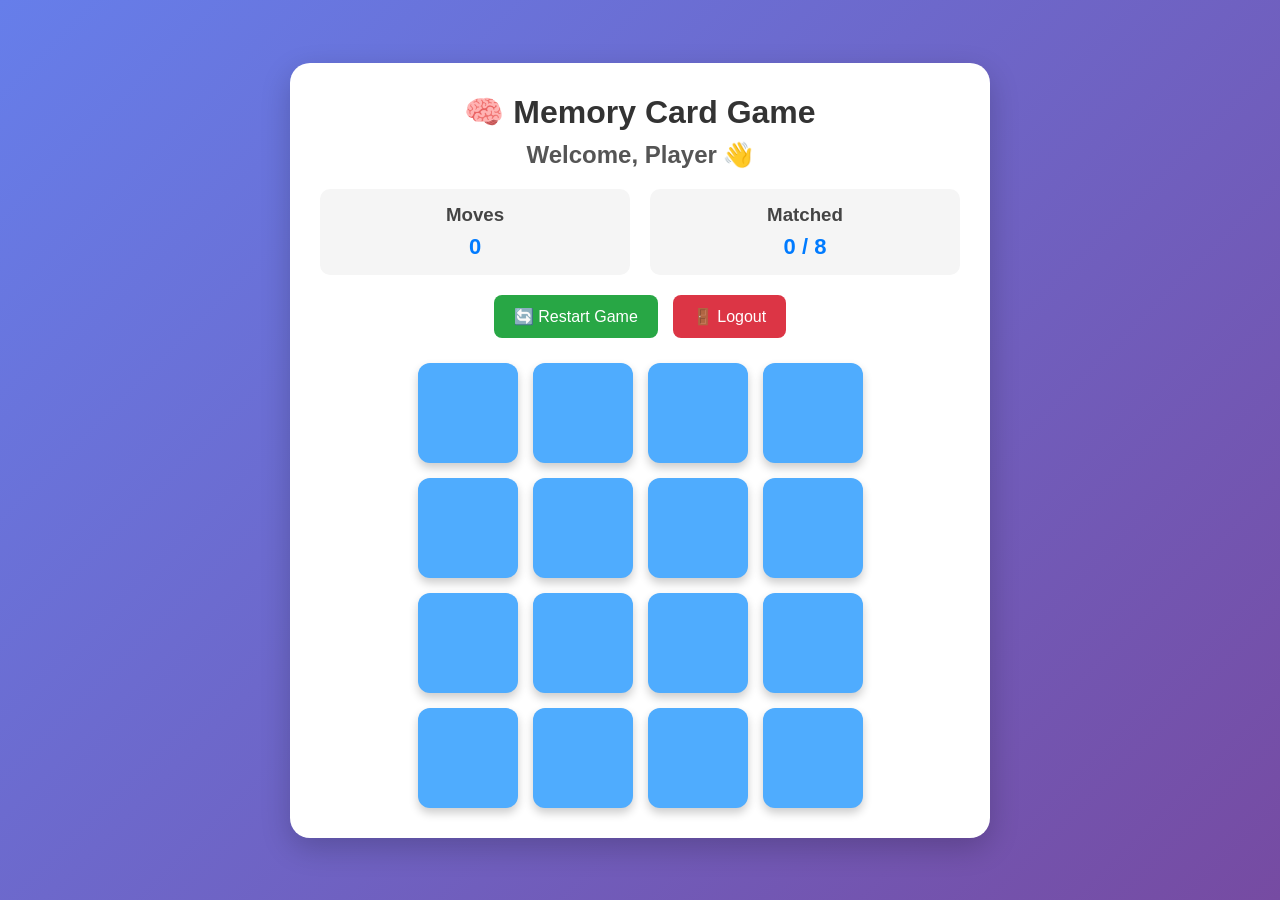
==== index.html @ 0cc3141d "Initial commit" ====
<!DOCTYPE html>
<html lang="en">
<head>
    <meta charset="UTF-8">
    <meta name="viewport" content="width=device-width, initial-scale=1.0">

    <title>Memory Card Game</title>

    <link rel="stylesheet" href="style.css">
</head>
<body>

    <!-- Header -->
    <div class="container">

        <h1>🧠 Memory Card Game</h1>

        <h2 id="welcome"></h2>

        <!-- Game Info -->
        <div class="info">

            <div class="box">
                <h3>Moves</h3>
                <span id="moves">0</span>
            </div>

            <div class="box">
                <h3>Matched</h3>
                <span id="matched">0 / 8</span>
            </div>

        </div>

        <!-- Buttons -->
        <div class="buttons">

            <button id="restart">
                🔄 Restart Game
            </button>

            <button id="logout">
                🚪 Logout
            </button>

        </div>

        <!-- Memory Cards -->
        <div class="game-board" id="gameBoard">

        </div>

    </div>

    <!-- Win Popup -->
    <div id="winPopup" class="popup">

        <div class="popup-content">

            <h2>🎉 Congratulations!</h2>

            <p>You matched all the cards.</p>

            <p>
                Total Moves:
                <strong id="finalMoves"></strong>
            </p>

            <button onclick="closePopup()">
                Play Again
            </button>

        </div>

    </div>

    <script src="script.js"></script>

</body>
</html>
---- style.css ----
/* ===========================
   Reset
=========================== */

*{
    margin:0;
    padding:0;
    box-sizing:border-box;
    font-family:Arial, Helvetica, sans-serif;
}

/* ===========================
   Body
=========================== */

body{
    background:linear-gradient(135deg,#667eea,#764ba2);
    min-height:100vh;
    display:flex;
    justify-content:center;
    align-items:center;
    padding:20px;
}

/* ===========================
   Main Container
=========================== */

.container{
    background:#ffffff;
    padding:30px;
    border-radius:20px;
    box-shadow:0 10px 30px rgba(0,0,0,0.2);
    text-align:center;
    max-width:700px;
    width:100%;
}

/* ===========================
   Heading
=========================== */

h1{
    color:#333;
    margin-bottom:10px;
}

#welcome{
    color:#555;
    margin-bottom:20px;
}

/* ===========================
   Info Section
=========================== */

.info{
    display:flex;
    justify-content:space-between;
    gap:20px;
    margin:20px 0;
}

.box{
    flex:1;
    background:#f5f5f5;
    padding:15px;
    border-radius:10px;
}

.box h3{
    color:#444;
    margin-bottom:8px;
}

.box span{
    font-size:22px;
    font-weight:bold;
    color:#007bff;
}

/* ===========================
   Buttons
=========================== */

.buttons{
    display:flex;
    justify-content:center;
    gap:15px;
    margin-bottom:25px;
    flex-wrap:wrap;
}

button{
    padding:12px 20px;
    border:none;
    border-radius:8px;
    cursor:pointer;
    font-size:16px;
    color:white;
    transition:0.3s;
}

#restart{
    background:#28a745;
}

#restart:hover{
    background:#218838;
}

#logout{
    background:#dc3545;
}

#logout:hover{
    background:#c82333;
}

/* ===========================
   Game Board
=========================== */

.game-board{
    display:grid;
    grid-template-columns:repeat(4,100px);
    gap:15px;
    justify-content:center;
}

/* ===========================
   Cards
=========================== */

.card{
    width:100px;
    height:100px;
    background:#4facfe;
    color:transparent;
    display:flex;
    justify-content:center;
    align-items:center;
    font-size:42px;
    border-radius:12px;
    cursor:pointer;
    user-select:none;
    transition:0.3s;
    box-shadow:0 5px 10px rgba(0,0,0,0.2);
}

.card:hover{
    transform:scale(1.05);
}

.card.flip{
    background:white;
    color:black;
}

.card.matched{
    background:#28a745;
    color:white;
    pointer-events:none;
}

/* ===========================
   Win Popup
=========================== */

.popup{
    display:none;
    position:fixed;
    top:0;
    left:0;
    width:100%;
    height:100%;
    background:rgba(0,0,0,0.6);
    justify-content:center;
    align-items:center;
}

.popup-content{
    background:white;
    padding:30px;
    border-radius:15px;
    text-align:center;
    width:320px;
}

.popup-content h2{
    color:#28a745;
    margin-bottom:15px;
}

.popup-content p{
    margin:10px 0;
    font-size:18px;
}

.popup-content button{
    background:#007bff;
    margin-top:15px;
}

.popup-content button:hover{
    background:#0056b3;
}

/* ===========================
   Responsive
=========================== */

@media(max-width:600px){

    .game-board{
        grid-template-columns:repeat(4,70px);
        gap:10px;
    }

    .card{
        width:70px;
        height:70px;
        font-size:30px;
    }

    .info{
        flex-direction:column;
    }

    .buttons{
        flex-direction:column;
    }
}
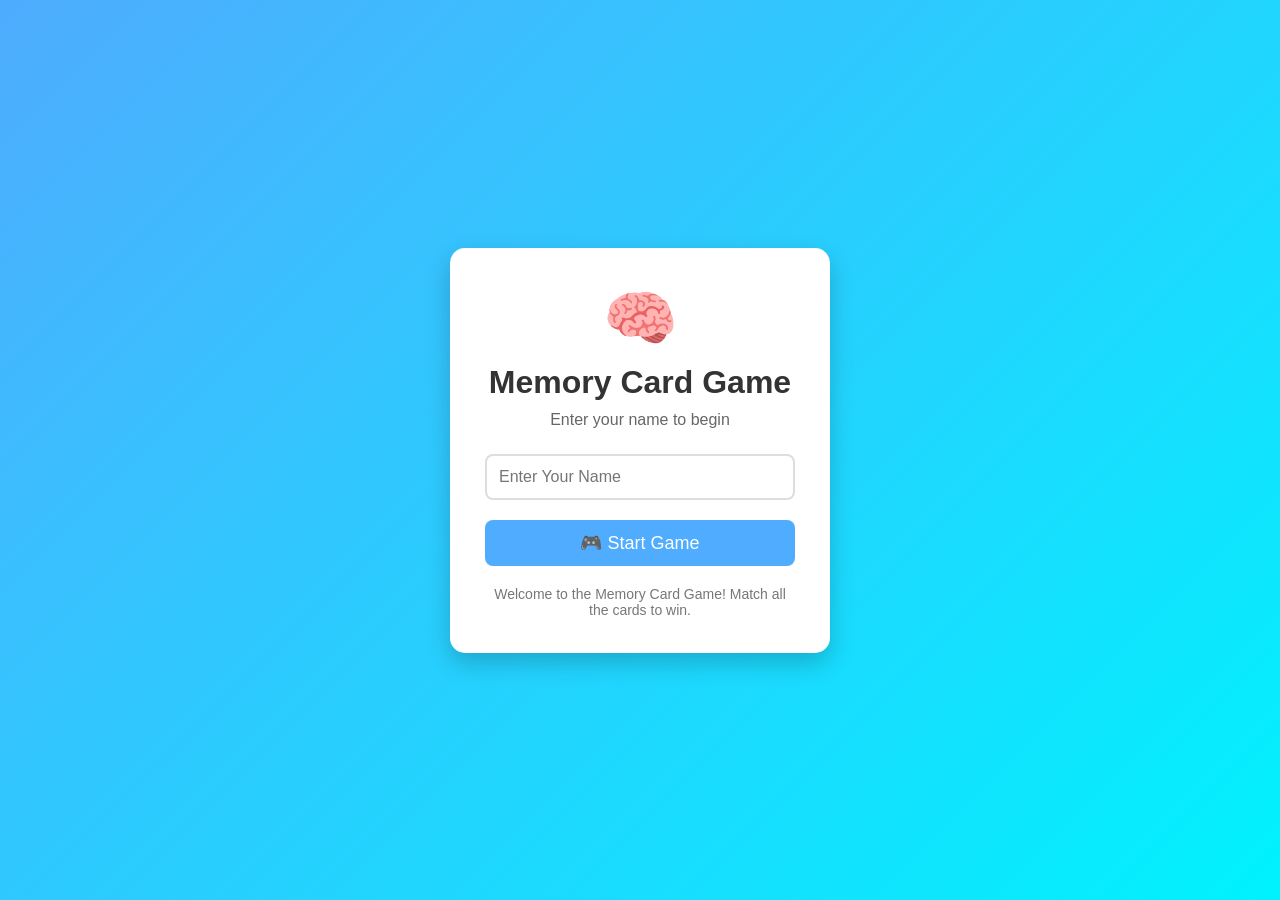
==== commit 90bf6543: "Updated login and game pages" ====
--- a/index.html
+++ b/index.html
@@ -3,78 +3,131 @@
 <head>
     <meta charset="UTF-8">
     <meta name="viewport" content="width=device-width, initial-scale=1.0">
+    <title>Memory Card Game - Login</title>
 
-    <title>Memory Card Game</title>
+    <style>
+        *{
+            margin:0;
+            padding:0;
+            box-sizing:border-box;
+            font-family:Arial, Helvetica, sans-serif;
+        }
 
-    <link rel="stylesheet" href="style.css">
+        body{
+            height:100vh;
+            display:flex;
+            justify-content:center;
+            align-items:center;
+            background:linear-gradient(135deg,#4facfe,#00f2fe);
+        }
+
+        .container{
+            width:380px;
+            background:#fff;
+            padding:35px;
+            border-radius:15px;
+            text-align:center;
+            box-shadow:0 10px 25px rgba(0,0,0,0.2);
+        }
+
+        .logo{
+            font-size:60px;
+            margin-bottom:10px;
+        }
+
+        h1{
+            color:#333;
+            margin-bottom:10px;
+        }
+
+        p{
+            color:#666;
+            margin-bottom:25px;
+        }
+
+        input{
+            width:100%;
+            padding:12px;
+            margin-bottom:20px;
+            border:2px solid #ddd;
+            border-radius:8px;
+            font-size:16px;
+            outline:none;
+        }
+
+        input:focus{
+            border-color:#4facfe;
+        }
+
+        button{
+            width:100%;
+            padding:12px;
+            background:#4facfe;
+            color:white;
+            font-size:18px;
+            border:none;
+            border-radius:8px;
+            cursor:pointer;
+            transition:0.3s;
+        }
+
+        button:hover{
+            background:#2196f3;
+        }
+
+        .footer{
+            margin-top:20px;
+            font-size:14px;
+            color:#777;
+        }
+    </style>
 </head>
+
 <body>
 
-    <!-- Header -->
-    <div class="container">
+<div class="container">
 
-        <h1>🧠 Memory Card Game</h1>
+    <div class="logo">🧠</div>
 
-        <h2 id="welcome"></h2>
+    <h1>Memory Card Game</h1>
 
-        <!-- Game Info -->
-        <div class="info">
+    <p>Enter your name to begin</p>
 
-            <div class="box">
-                <h3>Moves</h3>
-                <span id="moves">0</span>
-            </div>
+    <input
+        type="text"
+        id="playerName"
+        placeholder="Enter Your Name"
+    >
 
-            <div class="box">
-                <h3>Matched</h3>
-                <span id="matched">0 / 8</span>
-            </div>
+    <button onclick="startGame()">
+        🎮 Start Game
+    </button>
 
-        </div>
-
-        <!-- Buttons -->
-        <div class="buttons">
-
-            <button id="restart">
-                🔄 Restart Game
-            </button>
-
-            <button id="logout">
-                🚪 Logout
-            </button>
-
-        </div>
-
-        <!-- Memory Cards -->
-        <div class="game-board" id="gameBoard">
-
-        </div>
-
+    <div class="footer">
+        Welcome to the Memory Card Game! Match all the cards to win.
     </div>
 
-    <!-- Win Popup -->
-    <div id="winPopup" class="popup">
+</div>
 
-        <div class="popup-content">
+<script>
 
-            <h2>🎉 Congratulations!</h2>
+function startGame(){
 
-            <p>You matched all the cards.</p>
+    let name = document.getElementById("playerName").value.trim();
 
-            <p>
-                Total Moves:
-                <strong id="finalMoves"></strong>
-            </p>
+    if(name===""){
+        alert("Please enter your name.");
+        return;
+    }
 
-            <button onclick="closePopup()">
-                Play Again
-            </button>
+    // Save player's name
+    localStorage.setItem("playerName", name);
 
-        </div>
+    // Open the Memory Game
+    window.location.href = "game.html";
+}
 
-    </div>
-
-    <script src="script.js"></script>
+</script>
 
 </body>
 </html>
